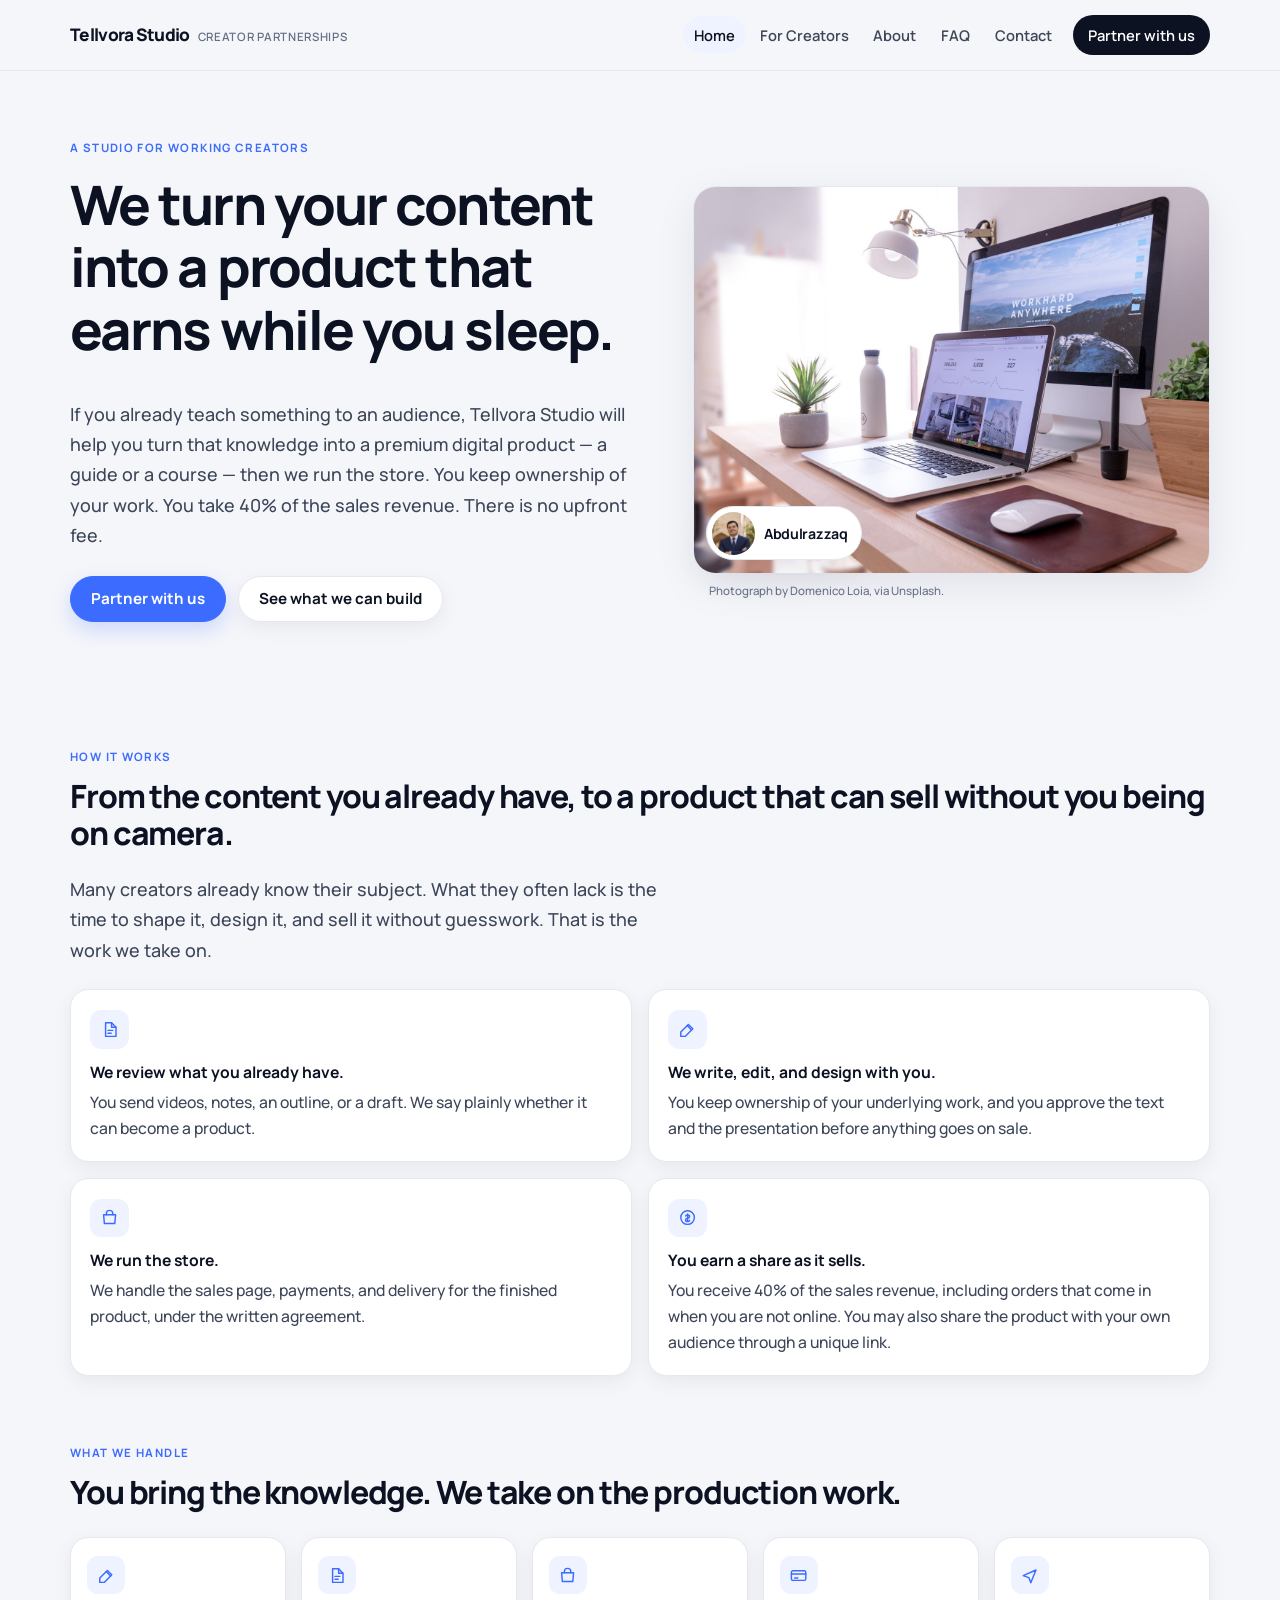
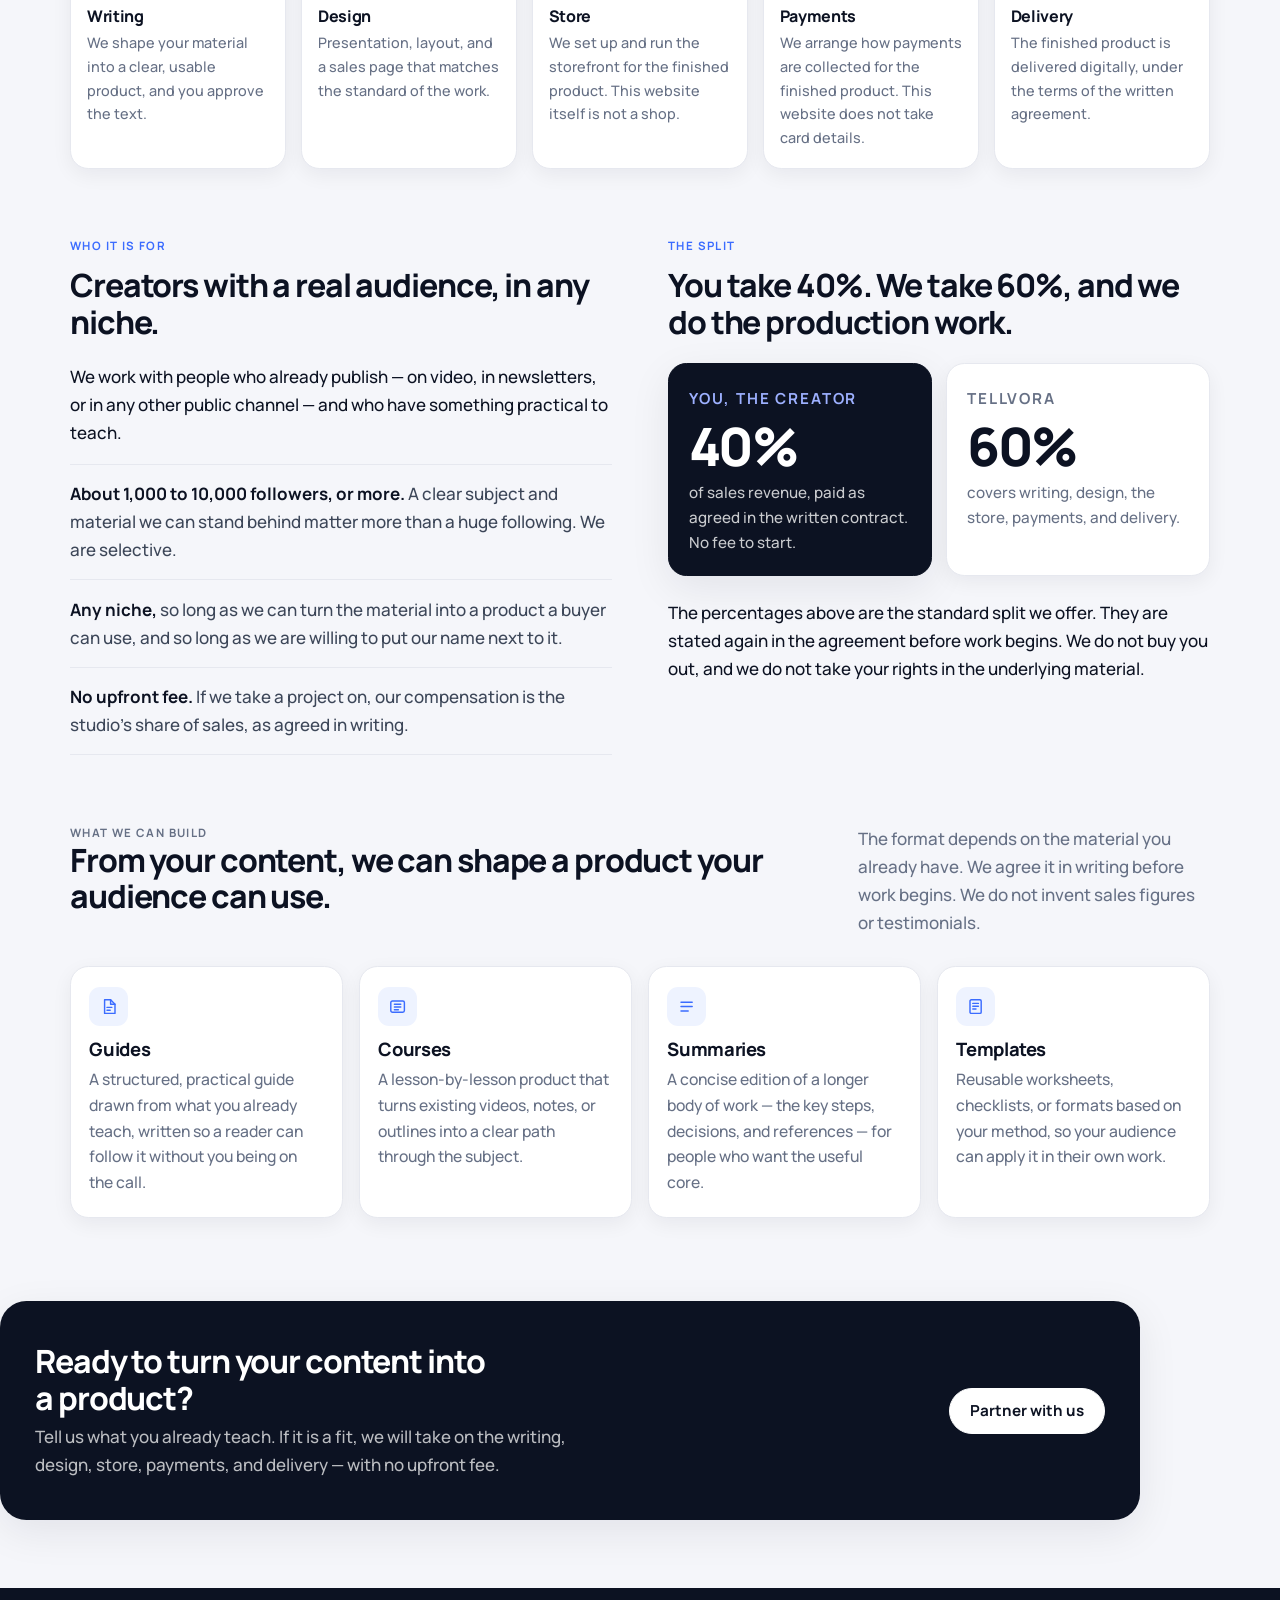
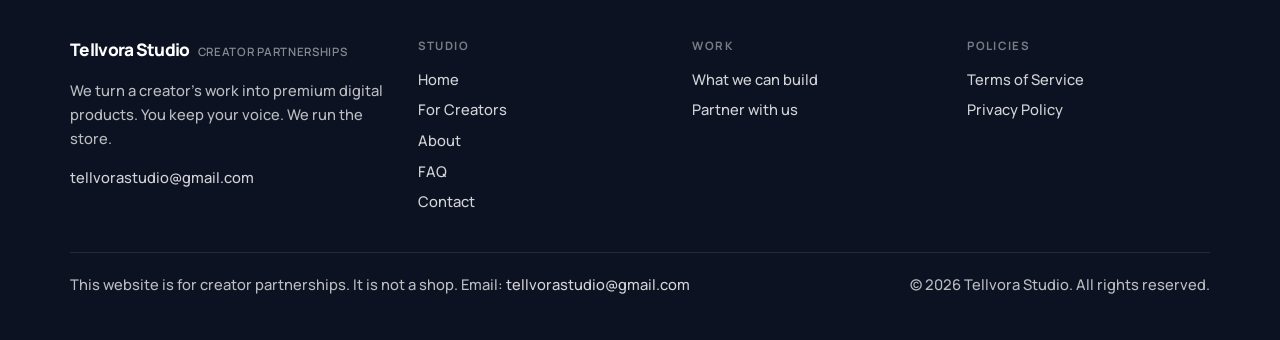
==== index.html @ 1a27a395 "Launch Tellvora Studio site" ====
<!DOCTYPE html>
<html lang="en">
<head>
  <meta charset="utf-8">
  <meta name="viewport" content="width=device-width, initial-scale=1">
  <title>Tellvora Studio — We turn your content into a product that earns</title>
  <meta name="description" content="Tellvora Studio partners with creators to turn existing content into premium digital products — guides, courses, summaries, and templates — under a written agreement. No upfront fee.">
  <link rel="preconnect" href="https://fonts.googleapis.com">
  <link rel="preconnect" href="https://fonts.gstatic.com" crossorigin>
  <link href="https://fonts.googleapis.com/css2?family=Manrope:wght@500;600;700;800&display=swap" rel="stylesheet">
  <link rel="stylesheet" href="css/styles.css">
</head>
<body>
  <a class="skip" href="#main">Skip to content</a>
  <header class="site-header">
    <div class="wrap header-inner">
      <a class="wordmark" href="index.html">Tellvora Studio<span>Creator partnerships</span></a>
      <button class="nav-toggle" type="button" aria-expanded="false" aria-controls="site-nav">Menu</button>
      <nav class="nav" id="site-nav" aria-label="Primary">
        <a href="index.html" aria-current="page">Home</a>
        <a href="creators.html">For Creators</a>
        <a href="about.html">About</a>
        <a href="faq.html">FAQ</a>
        <a href="contact.html">Contact</a>
        <a class="nav-cta" href="creators.html">Partner with us</a>
      </nav>
    </div>
  </header>
  <main id="main">

    <section class="hero">
      <div class="wrap hero-grid">
        <div class="hero-copy">
          <p class="kicker">A studio for working creators</p>
          <h1>We turn your content into a product that earns while you sleep.</h1>
          <p class="lead">If you already teach something to an audience, Tellvora Studio will help you turn that knowledge into a premium digital product — a guide or a course — then we run the store. You keep ownership of your work. You take 40% of the sales revenue. There is no upfront fee.</p>
          <div class="btn-row">
            <a class="btn" href="creators.html">Partner with us</a>
            <a class="btn btn-ghost" href="#work">See what we can build</a>
          </div>
        </div>
        <figure class="hero-visual">
          <img src="images/photos/desk.jpg" alt="A light wooden desk with a laptop, a large display, and a leather mouse pad in soft daylight." width="1600" height="1060">
            <aside class="person-card">
              <span class="person-photo"><img src="images/founder.jpg" alt="Abdulrazzaq" width="864" height="1152"></span>
              <p>Abdulrazzaq</p>
            </aside>
          <figcaption>Photograph by Domenico Loia, via Unsplash.</figcaption>
        </figure>
      </div>
    </section>

    <section class="section">
      <div class="wrap">
        <p class="kicker">How it works</p>
        <h2>From the content you already have, to a product that can sell without you being on camera.</h2>
        <p class="lead">Many creators already know their subject. What they often lack is the time to shape it, design it, and sell it without guesswork. That is the work we take on.</p>
        <ol class="steps">
          <li>
            <span class="step-icon"><svg viewBox="0 0 24 24" fill="none" stroke="currentColor" stroke-width="1.8" stroke-linecap="round" stroke-linejoin="round" aria-hidden="true"><path d="M7 3.5h7.5L20 9v11.5H7z"/><path d="M14.5 3.5V9H20"/><path d="M10 13h6M10 16.5h4"/></svg></span>
            <div><strong>We review what you already have.</strong> You send videos, notes, an outline, or a draft. We say plainly whether it can become a product.</div>
          </li>
          <li>
            <span class="step-icon"><svg viewBox="0 0 24 24" fill="none" stroke="currentColor" stroke-width="1.8" stroke-linecap="round" stroke-linejoin="round" aria-hidden="true"><path d="M13 5.5l5.5 5.5L9 20.5H3.5V15z"/><path d="M11.5 7l5.5 5.5"/></svg></span>
            <div><strong>We write, edit, and design with you.</strong> You keep ownership of your underlying work, and you approve the text and the presentation before anything goes on sale.</div>
          </li>
          <li>
            <span class="step-icon"><svg viewBox="0 0 24 24" fill="none" stroke="currentColor" stroke-width="1.8" stroke-linecap="round" stroke-linejoin="round" aria-hidden="true"><path d="M4.5 8.5h15l-1 11h-13z"/><path d="M8 8.5V7a4 4 0 0 1 8 0v1.5"/></svg></span>
            <div><strong>We run the store.</strong> We handle the sales page, payments, and delivery for the finished product, under the written agreement.</div>
          </li>
          <li>
            <span class="step-icon"><svg viewBox="0 0 24 24" fill="none" stroke="currentColor" stroke-width="1.8" stroke-linecap="round" stroke-linejoin="round" aria-hidden="true"><circle cx="12" cy="12" r="8.5"/><path d="M12 7.5v9M9.5 10c.4-.8 1.3-1.3 2.5-1.3 1.5 0 2.5.8 2.5 2s-1 2-2.5 2.2c-1.6.2-2.6.9-2.6 2.1 0 1.1 1 2 2.6 2 1.3 0 2.2-.6 2.5-1.4"/></svg></span>
            <div><strong>You earn a share as it sells.</strong> You receive 40% of the sales revenue, including orders that come in when you are not online. You may also share the product with your own audience through a unique link.</div>
          </li>
        </ol>
      </div>
    </section>

    <section class="section">
      <div class="wrap">
        <p class="kicker">What we handle</p>
        <h2>You bring the knowledge. We take on the production work.</h2>
        <div class="handle-grid">
          <article class="handle-card">
            <div class="step-icon"><svg viewBox="0 0 24 24" fill="none" stroke="currentColor" stroke-width="1.8" stroke-linecap="round" stroke-linejoin="round" aria-hidden="true"><path d="M13 5.5l5.5 5.5L9 20.5H3.5V15z"/><path d="M11.5 7l5.5 5.5"/></svg></div>
            <h3>Writing</h3>
            <p>We shape your material into a clear, usable product, and you approve the text.</p>
          </article>
          <article class="handle-card">
            <div class="step-icon"><svg viewBox="0 0 24 24" fill="none" stroke="currentColor" stroke-width="1.8" stroke-linecap="round" stroke-linejoin="round" aria-hidden="true"><path d="M7 3.5h7.5L20 9v11.5H7z"/><path d="M14.5 3.5V9H20"/><path d="M10 13h6M10 16.5h4"/></svg></div>
            <h3>Design</h3>
            <p>Presentation, layout, and a sales page that matches the standard of the work.</p>
          </article>
          <article class="handle-card">
            <div class="step-icon"><svg viewBox="0 0 24 24" fill="none" stroke="currentColor" stroke-width="1.8" stroke-linecap="round" stroke-linejoin="round" aria-hidden="true"><path d="M4.5 8.5h15l-1 11h-13z"/><path d="M8 8.5V7a4 4 0 0 1 8 0v1.5"/></svg></div>
            <h3>Store</h3>
            <p>We set up and run the storefront for the finished product. This website itself is not a shop.</p>
          </article>
          <article class="handle-card">
            <div class="step-icon"><svg viewBox="0 0 24 24" fill="none" stroke="currentColor" stroke-width="1.8" stroke-linecap="round" stroke-linejoin="round" aria-hidden="true"><rect x="3" y="6" width="18" height="12" rx="2"/><path d="M3 10h18M7 15h4"/></svg></div>
            <h3>Payments</h3>
            <p>We arrange how payments are collected for the finished product. This website does not take card details.</p>
          </article>
          <article class="handle-card">
            <div class="step-icon"><svg viewBox="0 0 24 24" fill="none" stroke="currentColor" stroke-width="1.8" stroke-linecap="round" stroke-linejoin="round" aria-hidden="true"><path d="M4 12l16-7-6.5 16-2.5-6.5z"/></svg></div>
            <h3>Delivery</h3>
            <p>The finished product is delivered digitally, under the terms of the written agreement.</p>
          </article>
        </div>
      </div>
    </section>

    <section class="section">
      <div class="wrap split">
        <div>
          <p class="kicker">Who it is for</p>
          <h2>Creators with a real audience, in any niche.</h2>
          <p>We work with people who already publish — on video, in newsletters, or in any other public channel — and who have something practical to teach.</p>
          <ul class="who-list">
            <li><strong>About 1,000 to 10,000 followers, or more.</strong> A clear subject and material we can stand behind matter more than a huge following. We are selective.</li>
            <li><strong>Any niche,</strong> so long as we can turn the material into a product a buyer can use, and so long as we are willing to put our name next to it.</li>
            <li><strong>No upfront fee.</strong> If we take a project on, our compensation is the studio’s share of sales, as agreed in writing.</li>
          </ul>
        </div>
        <div>
          <p class="kicker">The split</p>
          <h2>You take 40%. We take 60%, and we do the production work.</h2>
          <div class="share-grid">
            <div class="share-card is-accent">
              <p class="kicker">You, the creator</p>
              <p class="share-fig">40%</p>
              <p>of sales revenue, paid as agreed in the written contract. No fee to start.</p>
            </div>
            <div class="share-card">
              <p class="kicker">Tellvora</p>
              <p class="share-fig">60%</p>
              <p>covers writing, design, the store, payments, and delivery.</p>
            </div>
          </div>
          <p>The percentages above are the standard split we offer. They are stated again in the agreement before work begins. We do not buy you out, and we do not take your rights in the underlying material.</p>
        </div>
      </div>
    </section>

    <section class="section" id="work">
      <div class="wrap">
        <div class="section-head">
          <div>
            <p class="kicker">What we can build</p>
            <h2>From your content, we can shape a product your audience can use.</h2>
          </div>
          <p>The format depends on the material you already have. We agree it in writing before work begins. We do not invent sales figures or testimonials.</p>
        </div>
        <div class="build-grid">
          <article class="build-card">
            <div class="step-icon"><svg viewBox="0 0 24 24" fill="none" stroke="currentColor" stroke-width="1.8" stroke-linecap="round" stroke-linejoin="round" aria-hidden="true"><path d="M7 3.5h7.5L20 9v11.5H7z"/><path d="M14.5 3.5V9H20"/><path d="M10 13h6M10 16.5h4"/></svg></div>
            <h3>Guides</h3>
            <p>A structured, practical guide drawn from what you already teach, written so a reader can follow it without you being on the call.</p>
          </article>
          <article class="build-card">
            <div class="step-icon"><svg viewBox="0 0 24 24" fill="none" stroke="currentColor" stroke-width="1.8" stroke-linecap="round" stroke-linejoin="round" aria-hidden="true"><rect x="3.5" y="5" width="17" height="14" rx="2"/><path d="M8 9h8M8 12.5h8M8 16h5"/></svg></div>
            <h3>Courses</h3>
            <p>A lesson-by-lesson product that turns existing videos, notes, or outlines into a clear path through the subject.</p>
          </article>
          <article class="build-card">
            <div class="step-icon"><svg viewBox="0 0 24 24" fill="none" stroke="currentColor" stroke-width="1.8" stroke-linecap="round" stroke-linejoin="round" aria-hidden="true"><path d="M5 6.5h14M5 12h14M5 17.5h9"/></svg></div>
            <h3>Summaries</h3>
            <p>A concise edition of a longer body of work — the key steps, decisions, and references — for people who want the useful core.</p>
          </article>
          <article class="build-card">
            <div class="step-icon"><svg viewBox="0 0 24 24" fill="none" stroke="currentColor" stroke-width="1.8" stroke-linecap="round" stroke-linejoin="round" aria-hidden="true"><rect x="5" y="3.5" width="14" height="17" rx="1.5"/><path d="M8.5 8h7M8.5 11.5h7M8.5 15h4"/></svg></div>
            <h3>Templates</h3>
            <p>Reusable worksheets, checklists, or formats based on your method, so your audience can apply it in their own work.</p>
          </article>
        </div>
      </div>
    </section>

    <div class="wrap cta-band">
      <div class="cta-band-inner">
        <div>
          <h2>Ready to turn your content into a product?</h2>
          <p>Tell us what you already teach. If it is a fit, we will take on the writing, design, store, payments, and delivery — with no upfront fee.</p>
        </div>
        <a class="btn btn-light" href="creators.html">Partner with us</a>
      </div>
    </div>

  </main>
  <footer class="site-footer">
    <div class="wrap">
      <div class="footer-grid">
        <div>
          <a class="wordmark" href="index.html">Tellvora Studio<span>Creator partnerships</span></a>
          <p style="margin-top:0.85rem">We turn a creator’s work into premium digital products. You keep your voice. We run the store.</p>
          <p><a href="mailto:tellvorastudio@gmail.com">tellvorastudio@gmail.com</a></p>
        </div>
        <div>
          <p class="kicker">Studio</p>
          <ul>
            <li><a href="index.html">Home</a></li>
            <li><a href="creators.html">For Creators</a></li>
            <li><a href="about.html">About</a></li>
            <li><a href="faq.html">FAQ</a></li>
            <li><a href="contact.html">Contact</a></li>
          </ul>
        </div>
        <div>
          <p class="kicker">Work</p>
          <ul>
            <li><a href="index.html#work">What we can build</a></li>
            <li><a href="creators.html">Partner with us</a></li>
          </ul>
        </div>
        <div>
          <p class="kicker">Policies</p>
          <ul>
            <li><a href="terms.html">Terms of Service</a></li>
            <li><a href="privacy.html">Privacy Policy</a></li>
          </ul>
        </div>
      </div>
      <div class="footer-bottom">
        <p>This website is for creator partnerships. It is not a shop. Email: <a href="mailto:tellvorastudio@gmail.com">tellvorastudio@gmail.com</a></p>
        <p>&copy; 2026 Tellvora Studio. All rights reserved.</p>
      </div>
    </div>
  </footer>
  <script src="js/nav.js"></script>
</body>
</html>
---- css/styles.css ----
/* Tellvora Studio — modern agency styles */
:root {
  --bg: #f5f6fa;
  --surface: #ffffff;
  --ink: #0c1222;
  --ink-soft: #3c4658;
  --muted: #667085;
  --line: #e6e8ef;
  --accent: #3b6cff;
  --accent-hover: #2954e6;
  --accent-soft: #eef3ff;
  --navy: #0c1222;
  --on-accent: #ffffff;
  --shadow: 0 12px 40px rgba(12, 18, 34, 0.08);
  --shadow-sm: 0 6px 20px rgba(12, 18, 34, 0.06);
  --radius: 1.15rem;
  --radius-sm: 0.85rem;
  --max: 1140px;
  --sans: "Manrope", "Inter", "Helvetica Neue", Helvetica, Arial, sans-serif;
  --header-h: 4.35rem;
}

*, *::before, *::after { box-sizing: border-box; }
html { scroll-behavior: smooth; scroll-padding-top: 5.5rem; }
body {
  margin: 0;
  background: var(--bg);
  color: var(--ink);
  font-family: var(--sans);
  font-size: 1.0625rem;
  line-height: 1.65;
  font-weight: 500;
  -webkit-font-smoothing: antialiased;
}
img { max-width: 100%; height: auto; display: block; }
a { color: var(--accent); text-decoration: none; }
a:hover { color: var(--accent-hover); text-decoration: underline; text-underline-offset: 0.18em; }
h1, h2, h3, h4 {
  font-family: var(--sans);
  font-weight: 750;
  letter-spacing: -0.035em;
  line-height: 1.15;
  margin: 0 0 0.7em;
  color: var(--ink);
}
h1 { font-size: clamp(2.15rem, 4.6vw, 3.4rem); }
h2 { font-size: clamp(1.45rem, 2.5vw, 2rem); }
h3 { font-size: 1.15rem; letter-spacing: -0.02em; }
p { margin: 0 0 1em; }
.lead { font-size: 1.12rem; color: var(--ink-soft); max-width: 38rem; line-height: 1.7; font-weight: 500; }
.muted { color: var(--muted); }
.wrap {
  width: min(var(--max), calc(100% - 2.5rem));
  margin-inline: auto;
}
.skip {
  position: absolute;
  left: -999px;
  top: 0;
  background: var(--ink);
  color: #fff;
  padding: 0.5rem 1rem;
  z-index: 200;
}
.skip:focus { left: 0.75rem; top: 0.75rem; }

/* Sticky header */
.site-header {
  position: sticky;
  top: 0;
  z-index: 80;
  background: rgba(245, 246, 250, 0.88);
  backdrop-filter: saturate(1.2) blur(16px);
  -webkit-backdrop-filter: saturate(1.2) blur(16px);
  border-bottom: 1px solid var(--line);
}
.header-inner {
  display: flex;
  align-items: center;
  justify-content: space-between;
  gap: 1.25rem;
  min-height: var(--header-h);
}
.wordmark {
  font-family: var(--sans);
  font-size: 1.08rem;
  font-weight: 800;
  color: var(--ink);
  text-decoration: none;
  letter-spacing: -0.04em;
  display: flex;
  align-items: baseline;
  gap: 0.5rem;
}
.wordmark:hover { color: var(--ink); text-decoration: none; }
.wordmark span {
  display: none;
}
@media (min-width: 980px) {
  .wordmark span {
    display: inline;
    font-size: 0.72rem;
    font-weight: 600;
    letter-spacing: 0.06em;
    text-transform: uppercase;
    color: var(--muted);
  }
}
.nav {
  display: flex;
  flex-wrap: wrap;
  align-items: center;
  gap: 0.2rem 0.15rem;
}
.nav a {
  color: var(--ink-soft);
  text-decoration: none;
  font-size: 0.92rem;
  font-weight: 600;
  padding: 0.4rem 0.7rem;
  border-radius: 999px;
}
.nav a:hover,
.nav a[aria-current="page"] {
  color: var(--ink);
  background: var(--accent-soft);
  text-decoration: none;
}
.nav-cta {
  display: none;
  margin-left: 0.45rem;
  background: var(--ink) !important;
  color: #fff !important;
  padding: 0.48rem 0.95rem !important;
}
.nav-cta:hover { background: var(--accent) !important; color: #fff !important; }
@media (min-width: 980px) {
  .nav-cta { display: inline-block; }
}
.nav-toggle {
  display: none;
  background: var(--surface);
  border: 1px solid var(--line);
  color: var(--ink);
  padding: 0.4rem 0.75rem;
  font: inherit;
  font-size: 0.85rem;
  font-weight: 700;
  cursor: pointer;
  border-radius: 999px;
}

/* Buttons */
.btn {
  display: inline-flex;
  align-items: center;
  justify-content: center;
  background: var(--accent);
  color: var(--on-accent);
  text-decoration: none;
  border: 1px solid var(--accent);
  padding: 0.8rem 1.25rem;
  font-size: 0.95rem;
  font-weight: 700;
  line-height: 1.2;
  cursor: pointer;
  font-family: var(--sans);
  border-radius: 999px;
  box-shadow: 0 8px 20px rgba(59, 108, 255, 0.22);
}
.btn:hover { background: var(--accent-hover); border-color: var(--accent-hover); color: var(--on-accent); text-decoration: none; }
.btn-ghost {
  background: var(--surface);
  color: var(--ink);
  border-color: var(--line);
  box-shadow: var(--shadow-sm);
}
.btn-ghost:hover { background: var(--ink); color: #fff; border-color: var(--ink); }
.btn-light {
  background: #fff;
  color: var(--ink);
  border-color: #fff;
  box-shadow: none;
}
.btn-light:hover { background: var(--accent-soft); color: var(--ink); border-color: var(--accent-soft); }
.btn-row { display: flex; flex-wrap: wrap; gap: 0.75rem; margin-top: 1.6rem; }
.btn-full { width: 100%; text-align: center; }

/* Hero / sections */
.hero {
  padding: 4.2rem 0 3.6rem;
}
.hero-grid {
  display: grid;
  grid-template-columns: 1.05fr 0.95fr;
  gap: 2.8rem 3.2rem;
  align-items: center;
}
.hero-copy .kicker { margin-bottom: 1rem; }
.hero-visual { position: relative; margin: 0; }
.hero-visual > img {
  width: 100%;
  height: auto;
  aspect-ratio: 4 / 3;
  object-fit: cover;
  border-radius: calc(var(--radius) + 4px);
  box-shadow: var(--shadow);
  border: 1px solid var(--line);
}
.hero-visual figcaption {
  position: absolute;
  left: 1rem;
  bottom: -1.6rem;
  font-size: 0.72rem;
  color: var(--muted);
}
.kicker {
  font-size: 0.72rem;
  letter-spacing: 0.12em;
  text-transform: uppercase;
  font-weight: 700;
  color: var(--accent);
  margin: 0 0 0.75rem;
}
.section { padding: 4.2rem 0; }
.section + .section { padding-top: 0; }
.band, .cta-band, .page-title, .site-footer { }
.section-head {
  display: grid;
  grid-template-columns: 1fr minmax(0, 22rem);
  gap: 1.5rem 3rem;
  margin-bottom: 1.8rem;
  align-items: end;
}
.section-head p { margin: 0; color: var(--muted); }
.split {
  display: grid;
  grid-template-columns: 1fr 1fr;
  gap: 2rem 3.5rem;
}

/* How-it-works step cards */
.steps {
  list-style: none;
  margin: 1.5rem 0 0;
  padding: 0;
  display: grid;
  grid-template-columns: repeat(2, 1fr);
  gap: 1rem;
}
.steps li {
  display: flex;
  flex-direction: column;
  gap: 0.7rem;
  padding: 1.25rem 1.2rem 1.2rem;
  background: var(--surface);
  border: 1px solid var(--line);
  border-radius: var(--radius);
  box-shadow: var(--shadow-sm);
}
.steps .n, .step-icon {
  width: 2.4rem;
  height: 2.4rem;
  border-radius: 0.7rem;
  background: var(--accent-soft);
  color: var(--accent);
  display: inline-flex;
  align-items: center;
  justify-content: center;
  font-weight: 800;
  font-size: 0.95rem;
}
.step-icon svg { width: 1.2rem; height: 1.2rem; display: block; }
.steps strong { display: block; margin-bottom: 0.25rem; color: var(--ink); }
.steps li div { color: var(--ink-soft); font-size: 0.98rem; }

/* Handle grid */
.handle-grid {
  display: grid;
  grid-template-columns: repeat(5, 1fr);
  gap: 0.9rem;
  margin-top: 1.6rem;
}
.handle-card {
  background: var(--surface);
  border: 1px solid var(--line);
  border-radius: var(--radius);
  box-shadow: var(--shadow-sm);
  padding: 1.15rem 1rem 1.1rem;
}
.handle-card .step-icon { margin-bottom: 0.8rem; }
.handle-card h3 { margin: 0 0 0.35rem; font-size: 1rem; }
.handle-card p { margin: 0; color: var(--muted); font-size: 0.9rem; }

.who-list { margin: 0; padding: 0; list-style: none; }
.who-list li {
  padding: 0.95rem 0;
  border-top: 1px solid var(--line);
  color: var(--ink-soft);
}
.who-list li:last-child { border-bottom: 1px solid var(--line); }
.who-list strong { color: var(--ink); }

/* 40/60 split */
.share-grid {
  display: grid;
  grid-template-columns: 1fr 1fr;
  gap: 0.9rem;
  margin: 1.3rem 0 1.4rem;
}
.share-card {
  background: var(--surface);
  border: 1px solid var(--line);
  border-radius: var(--radius);
  box-shadow: var(--shadow-sm);
  padding: 1.4rem 1.25rem 1.25rem;
}
.share-card .share-fig {
  font-size: clamp(2.5rem, 5vw, 3.3rem);
  line-height: 1;
  font-weight: 800;
  letter-spacing: -0.05em;
  color: var(--ink);
  margin: 0 0 0.45rem;
}
.share-card .kicker { margin-bottom: 0.55rem; }
.share-card p { margin: 0; color: var(--muted); font-size: 0.95rem; }
.share-card.is-accent {
  background: var(--ink);
  border-color: var(--ink);
  color: #fff;
  box-shadow: var(--shadow);
}
.share-card.is-accent .kicker { color: #9db0ff; }
.share-card.is-accent .share-fig { color: #fff; }
.share-card.is-accent p { color: rgba(255,255,255,0.78); }

.case-covers {
  display: grid;
  grid-template-columns: repeat(4, 1fr);
  gap: 1rem;
  margin: 1.4rem 0 1.4rem;
  align-items: stretch;
}
.case-card {
  display: flex;
  flex-direction: column;
  background: var(--surface);
  border: 1px solid var(--line);
  border-radius: var(--radius);
  box-shadow: var(--shadow-sm);
  overflow: hidden;
  color: inherit;
  text-decoration: none;
  min-width: 0;
  transition: transform 0.15s ease, box-shadow 0.15s ease;
}
.case-card:hover {
  transform: translateY(-2px);
  box-shadow: var(--shadow);
  text-decoration: none;
  color: inherit;
}
.case-cover {
  display: flex;
  justify-content: center;
  align-items: flex-end;
  padding: 0.85rem 0.85rem 0;
  background: var(--surface);
}
.case-cover img {
  width: min(100%, 270px);
  height: auto;
  max-height: 360px;
  aspect-ratio: 3 / 4;
  object-fit: contain;
  border-radius: 0.7rem;
  border: 1px solid var(--line);
  box-shadow: var(--shadow-sm);
  background: #1a1d24;
}
.case-body {
  padding: 0.85rem 1rem 1.05rem;
  min-width: 0;
}
.case-body h3 {
  margin: 0 0 0.35rem;
  font-size: 1rem;
  font-weight: 750;
  line-height: 1.3;
  letter-spacing: -0.02em;
  overflow-wrap: break-word;
  hyphens: auto;
}
.case-body .price {
  margin: 0;
  gap: 0.45rem;
}
.case-body .price .now { font-size: 1.15rem; }
.case-body .price .was { font-size: 0.92rem; }

/* Small corner portrait card — face-cropped from the full portrait */
.person-card {
  display: inline-flex;
  align-items: center;
  gap: 0.55rem;
  background: var(--surface);
  border: 1px solid var(--line);
  border-radius: 999px;
  box-shadow: var(--shadow);
  padding: 0.28rem 0.8rem 0.28rem 0.28rem;
  max-width: 14rem;
}
.person-card .person-photo {
  width: 2.7rem;
  height: 2.7rem;
  border-radius: 50%;
  overflow: hidden;
  flex-shrink: 0;
  background: #d9dee8;
}
.person-card .person-photo img {
  width: 100%;
  height: 100%;
  object-fit: cover;
  object-position: 50% 10%;
  transform: scale(2.35);
  transform-origin: 50% 10%;
}
.person-card p {
  margin: 0;
  font-size: 0.88rem;
  font-weight: 700;
  letter-spacing: -0.02em;
  color: var(--ink);
}
.hero-visual .person-card {
  position: absolute;
  left: 0.85rem;
  bottom: 0.85rem;
}
.about-panel {
  position: relative;
  background: var(--surface);
  border: 1px solid var(--line);
  border-radius: calc(var(--radius) + 6px);
  box-shadow: var(--shadow-sm);
  padding: 2.2rem 2rem 2rem;
}
.about-panel .person-card {
  position: absolute;
  top: 1.15rem;
  right: 1.15rem;
}
.about-panel .about-copy {
  padding-right: 10.5rem;
}


/* What we can build */
.build-grid {
  display: grid;
  grid-template-columns: repeat(4, 1fr);
  gap: 1rem;
  margin-top: 1.4rem;
}
.build-card {
  background: var(--surface);
  border: 1px solid var(--line);
  border-radius: var(--radius);
  box-shadow: var(--shadow-sm);
  padding: 1.25rem 1.15rem 1.3rem;
}
.build-card .step-icon { margin-bottom: 0.85rem; }
.build-card h3 { margin: 0 0 0.4rem; }
.build-card p { margin: 0; color: var(--muted); font-size: 0.98rem; }
/* CTA band */
.cta-band {
  margin: 1rem 0 4.2rem;
}
.cta-band-inner {
  background: var(--navy);
  color: #fff;
  border-radius: calc(var(--radius) + 8px);
  padding: 2.6rem 2.2rem;
  display: flex;
  flex-wrap: wrap;
  align-items: center;
  justify-content: space-between;
  gap: 1.4rem 2rem;
  box-shadow: var(--shadow);
}
.cta-band h2 { color: #fff; margin: 0 0 0.4rem; max-width: 22ch; }
.cta-band p { margin: 0; color: rgba(255,255,255,0.72); max-width: 34rem; }

/* Product grid / shop */
.grid-3 {
  display: grid;
  grid-template-columns: repeat(3, 1fr);
  gap: 1.2rem;
  align-items: stretch;
}
.grid-2 {
  display: grid;
  grid-template-columns: 1fr 1fr;
  gap: 1.5rem 2rem;
}
.product-card {
  background: var(--surface);
  border: 1px solid var(--line);
  border-radius: var(--radius);
  box-shadow: var(--shadow-sm);
  display: flex;
  flex-direction: column;
  height: 100%;
  overflow: hidden;
}
.cover {
  padding: 0.85rem 0.85rem 0;
  position: relative;
  overflow: hidden;
  background: var(--surface);
  display: flex;
  justify-content: center;
  align-items: flex-end;
}
.cover img {
  width: min(100%, 270px);
  height: auto;
  max-height: 360px;
  aspect-ratio: 3 / 4;
  object-fit: contain;
  border-radius: 0.7rem;
  border: 1px solid var(--line);
  box-shadow: var(--shadow-sm);
  background: #1a1d24;
}
.product-body { padding: 1.15rem 1.2rem 1.3rem; flex: 1; display: flex; flex-direction: column; }
.product-body h3 { margin-bottom: 0.35rem; }
.product-body p { font-size: 0.98rem; color: var(--muted); }
.meta { font-size: 0.82rem; color: var(--muted); margin: 0 0 0.8rem; }
.price {
  display: flex;
  align-items: baseline;
  gap: 0.55rem;
  margin: 0.4rem 0 1rem;
  font-weight: 800;
}
.price .now { font-size: 1.45rem; color: var(--ink); letter-spacing: -0.03em; }
.price .was { color: var(--muted); text-decoration: line-through; font-size: 1rem; font-weight: 600; }
.flag {
  display: inline-block;
  font-size: 0.68rem;
  letter-spacing: 0.08em;
  text-transform: uppercase;
  font-weight: 700;
  border: 1px solid var(--line);
  border-radius: 999px;
  padding: 0.18rem 0.5rem;
  margin-bottom: 0.5rem;
  color: var(--ink);
}
.flag-accent { border-color: var(--accent-soft); background: var(--accent-soft); color: var(--accent); }
.product-body .btn { margin-top: auto; align-self: flex-start; }
.inside { margin: 0 0 1rem; padding: 0 0 0 1.1rem; color: var(--muted); font-size: 0.95rem; }
.inside li { margin: 0.2rem 0; }
.sample-link {
  display: inline-block;
  margin: 0.65rem 0 0;
  font-size: 0.88rem;
  font-weight: 700;
}
.product-body .sample-link { margin-top: 0.7rem; }

/* Catalog */
.catalog-intro { text-align: center; max-width: 42rem; margin: 0 auto 0.4rem; }
.catalog-intro h1, .catalog-intro h2 { margin-bottom: 0.4rem; }
.catalog-intro .sub {
  font-size: 1.15rem;
  color: var(--muted);
  margin: 0 0 0.9rem;
  font-weight: 550;
}
.catalog-note { font-size: 0.95rem; color: var(--muted); margin: 0 auto 1.4rem; max-width: 40rem; }
.sale-banner {
  display: inline-block;
  font-size: 0.72rem;
  letter-spacing: 0.12em;
  text-transform: uppercase;
  font-weight: 700;
  color: var(--accent);
  background: var(--accent-soft);
  border-radius: 999px;
  padding: 0.4rem 0.9rem;
  margin: 0 0 1.6rem;
}
.guide-grid {
  display: grid;
  grid-template-columns: repeat(5, 1fr);
  gap: 0.85rem;
  align-items: stretch;
}
.guide-card {
  background: var(--surface);
  border: 1px solid var(--line);
  border-radius: var(--radius);
  box-shadow: var(--shadow-sm);
  padding: 1.2rem 0.75rem 1.1rem;
  display: flex;
  flex-direction: column;
  align-items: center;
  text-align: center;
  height: 100%;
  position: relative;
}
.guide-card.is-popular {
  border: 1.5px solid var(--accent);
  box-shadow: 0 10px 28px rgba(59, 108, 255, 0.14);
}
.popular-badge {
  display: inline-flex;
  align-items: center;
  gap: 0.28rem;
  font-size: 0.68rem;
  letter-spacing: 0.08em;
  text-transform: uppercase;
  font-weight: 700;
  color: #fff;
  background: var(--accent);
  border-radius: 999px;
  padding: 0.22rem 0.55rem;
  margin-bottom: 0.65rem;
}
.popular-badge svg { width: 0.85rem; height: 0.85rem; }
.guide-icon {
  width: 2.6rem;
  height: 2.6rem;
  color: var(--accent);
  margin: 0.2rem 0 0.75rem;
}
.guide-icon svg { width: 100%; height: 100%; display: block; }
.guide-card h3 {
  font-size: 1.02rem;
  margin: 0 0 0.2rem;
  line-height: 1.3;
}
.sold-sep {
  font-size: 0.78rem;
  color: var(--muted);
  margin: 0 0 0.35rem;
  font-style: italic;
}
.guide-price {
  margin: 0.45rem 0 0.85rem;
  display: flex;
  flex-direction: column;
  align-items: center;
  gap: 0.1rem;
  font-weight: 800;
}
.guide-price .was-row {
  display: flex;
  align-items: center;
  gap: 0.4rem;
}
.guide-price .was {
  color: var(--muted);
  text-decoration: line-through;
  font-size: 0.95rem;
  font-weight: 600;
}
.guide-price .now {
  font-size: 1.85rem;
  line-height: 1.1;
  color: var(--ink);
  letter-spacing: -0.04em;
}
.discount {
  display: inline-block;
  font-size: 0.68rem;
  letter-spacing: 0.04em;
  font-weight: 700;
  color: var(--accent);
  background: var(--accent-soft);
  border-radius: 999px;
  padding: 0.08rem 0.38rem;
}
.guide-card .btn { margin-top: auto; width: 100%; text-align: center; padding: 0.55rem 0.7rem; }
.guide-card .sample-link { margin-top: 0.55rem; }

.bundle-offer {
  margin-top: 1.1rem;
  background: var(--surface);
  border: 1px solid var(--line);
  border-radius: var(--radius);
  box-shadow: var(--shadow-sm);
  padding: 1.4rem 1.5rem 1rem;
}
.bundle-offer-inner {
  display: grid;
  grid-template-columns: auto 1fr auto;
  gap: 1.4rem 1.8rem;
  align-items: center;
}
.bundle-brand {
  display: flex;
  align-items: flex-start;
  gap: 1rem;
}
.bundle-offer .guide-icon { margin: 0; width: 3rem; height: 3rem; flex-shrink: 0; }
.bundle-offer h3 { margin: 0 0 0.2rem; font-size: 1.35rem; }
.bundle-offer .bundle-includes { margin: 0 0 0.55rem; color: var(--muted); font-size: 0.95rem; }
.bundle-offer .guide-price { flex-direction: row; align-items: baseline; gap: 0.7rem; margin: 0; }
.bundle-offer .guide-price .now { font-size: 2rem; }
.save-tag {
  font-size: 0.72rem;
  letter-spacing: 0.06em;
  text-transform: uppercase;
  font-weight: 700;
  color: var(--accent);
  background: var(--accent-soft);
  border-radius: 999px;
  padding: 0.14rem 0.45rem;
}
.bundle-checks {
  list-style: none;
  margin: 0;
  padding: 0;
  color: var(--ink);
  font-size: 0.95rem;
}
.bundle-checks li {
  display: flex;
  align-items: flex-start;
  gap: 0.5rem;
  margin: 0.35rem 0;
}
.bundle-checks svg {
  width: 1.15rem;
  height: 1.15rem;
  color: var(--accent);
  flex-shrink: 0;
  margin-top: 0.15rem;
}
.bundle-cta { display: flex; align-items: center; }
.bundle-foot {
  margin: 1.1rem 0 0;
  padding-top: 0.85rem;
  border-top: 1px solid var(--line);
  text-align: center;
  color: var(--muted);
  font-size: 0.95rem;
}

/* Photo band */
.photo-band {
  display: grid;
  grid-template-columns: 1fr 1fr 1fr;
  gap: 0.85rem;
  margin: 0 0 0.7rem;
}
.photo-band figure { margin: 0; }
.photo-band img {
  width: 100%;
  height: auto;
  aspect-ratio: 4 / 3;
  object-fit: cover;
  border-radius: var(--radius-sm);
  border: 1px solid var(--line);
}
.photo-band figcaption {
  font-size: 0.78rem;
  color: var(--muted);
  margin-top: 0.4rem;
}
.photo-credit {
  font-size: 0.75rem;
  color: var(--muted);
  line-height: 1.5;
  margin: 0;
  max-width: 60rem;
}

/* Forms */
form {
  display: grid;
  gap: 0.85rem;
  max-width: 36rem;
  background: var(--surface);
  border: 1px solid var(--line);
  border-radius: var(--radius);
  box-shadow: var(--shadow-sm);
  padding: 1.4rem 1.3rem 1.3rem;
}
label { display: grid; gap: 0.3rem; font-size: 0.88rem; font-weight: 650; }
input, textarea, select {
  font: inherit;
  font-weight: 500;
  padding: 0.7rem 0.75rem;
  border: 1px solid var(--line);
  background: var(--bg);
  color: var(--ink);
  width: 100%;
  border-radius: 0.7rem;
}
input:focus, textarea:focus, select:focus {
  outline: 2px solid var(--accent-soft);
  border-color: var(--accent);
}
textarea { min-height: 8rem; resize: vertical; }
.form-note {
  font-size: 0.88rem;
  color: var(--muted);
  max-width: 36rem;
}
.placeholder-mark { font-family: var(--sans); color: var(--accent); font-weight: 700; }

/* Policy / long text */
.prose { max-width: 44rem; }
.prose h2 { margin-top: 2rem; }
.prose ul { padding-left: 1.2rem; }
.page-title { padding: 3.2rem 0 0.4rem; }
.page-title p { margin: 0; color: var(--muted); max-width: 40rem; }

/* FAQ */
.faq details {
  background: var(--surface);
  border: 1px solid var(--line);
  border-radius: var(--radius-sm);
  padding: 0.85rem 1.1rem;
  margin: 0 0 0.65rem;
  box-shadow: var(--shadow-sm);
}
.faq summary {
  cursor: pointer;
  font-weight: 750;
  font-size: 1.05rem;
  letter-spacing: -0.02em;
  list-style: none;
}
.faq summary::-webkit-details-marker { display: none; }
.faq summary::after { content: "+"; float: right; color: var(--muted); font-weight: 700; }
.faq details[open] summary::after { content: "–"; }
.faq details p { margin: 0.7rem 0 0.2rem; color: var(--ink-soft); }
.faq details ul { color: var(--ink-soft); }

/* Footer */
.site-footer {
  background: var(--navy);
  color: rgba(255,255,255,0.72);
  padding: 3rem 0 1.8rem;
  font-size: 0.92rem;
  margin-top: 1rem;
}
.footer-grid {
  display: grid;
  grid-template-columns: 1.3fr 1fr 1fr 1fr;
  gap: 2rem;
  margin-bottom: 2rem;
}
.site-footer .wordmark { color: #fff; }
.site-footer .wordmark span { color: rgba(255,255,255,0.5); }
.site-footer a { color: rgba(255,255,255,0.82); text-decoration: none; }
.site-footer a:hover { color: #fff; text-decoration: underline; }
.site-footer ul { list-style: none; margin: 0; padding: 0; }
.site-footer li { margin: 0.4rem 0; }
.site-footer .kicker { color: rgba(255,255,255,0.45); }
.footer-bottom {
  border-top: 1px solid rgba(255,255,255,0.1);
  padding-top: 1.2rem;
  display: flex;
  flex-wrap: wrap;
  justify-content: space-between;
  gap: 0.8rem;
}
.pay-note { color: #fff; }

.price-table { width: 100%; border-collapse: collapse; font-size: 0.95rem; }
.price-table th, .price-table td {
  text-align: left;
  padding: 0.7rem 0.5rem;
  border-bottom: 1px solid var(--line);
  vertical-align: top;
}
.price-table th { font-weight: 700; font-size: 0.75rem; letter-spacing: 0.06em; text-transform: uppercase; color: var(--muted); }

@media (max-width: 1100px) {
  .guide-grid, .handle-grid { grid-template-columns: repeat(3, 1fr); }
  .build-grid { grid-template-columns: 1fr 1fr; }
  .bundle-offer-inner { grid-template-columns: 1fr 1fr; }
  .bundle-cta { grid-column: 1 / -1; }
  .footer-grid { grid-template-columns: 1fr 1fr; }
}
@media (max-width: 900px) {
  .section-head, .split, .grid-3, .hero-grid, .photo-band, .steps, .case-covers { grid-template-columns: 1fr 1fr; }
  .grid-3 .span-full { grid-column: 1 / -1; }
  .photo-band figure:nth-child(3) { grid-column: 1 / -1; }
  .handle-grid, .build-grid { grid-template-columns: 1fr 1fr; }
  .about-panel .about-copy { padding-right: 0; padding-top: 3.4rem; }
}
@media (max-width: 720px) {
  .nav-toggle { display: inline-block; }
  .nav {
    display: none;
    position: absolute;
    left: 0; right: 0;
    top: var(--header-h);
    background: rgba(245, 246, 250, 0.98);
    border-bottom: 1px solid var(--line);
    flex-direction: column;
    align-items: stretch;
    padding: 0.8rem 1.25rem 1.2rem;
    gap: 0.25rem;
  }
  .nav-cta { display: inline-flex; margin-left: 0; width: fit-content; }
  body.nav-open .nav { display: flex; }
  .site-header { position: sticky; }
  .hero { padding: 2.4rem 0 3.2rem; }
  .section { padding: 2.6rem 0; }
  .section-head, .split, .grid-3, .grid-2, .footer-grid, .hero-grid, .photo-band, .guide-grid, .bundle-offer-inner, .steps, .handle-grid, .share-grid, .case-covers, .build-grid { grid-template-columns: 1fr; }
  .header-inner { min-height: 3.8rem; }
  .bundle-offer { padding: 1.15rem 1.05rem 0.9rem; }
  .hero-visual figcaption { position: static; margin-top: 2.6rem; }
  .cta-band-inner { padding: 1.8rem 1.3rem; }
}
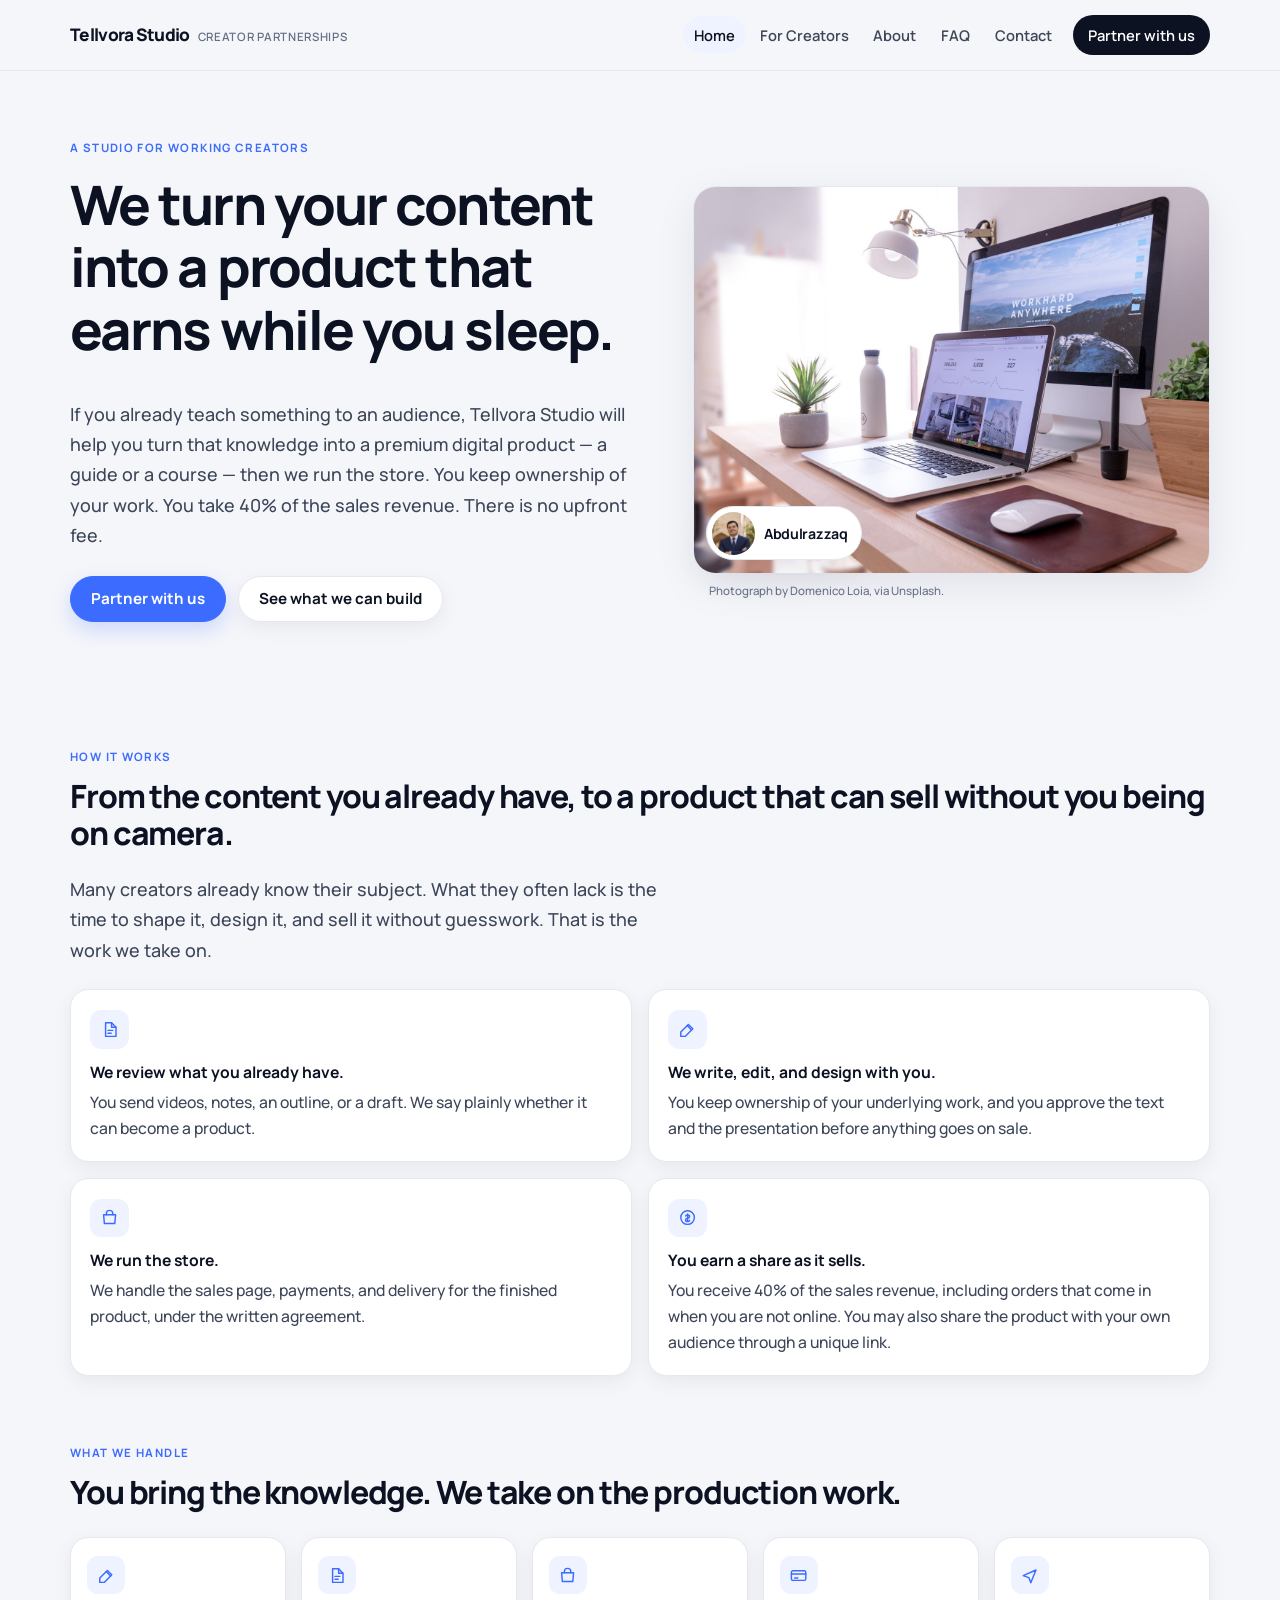
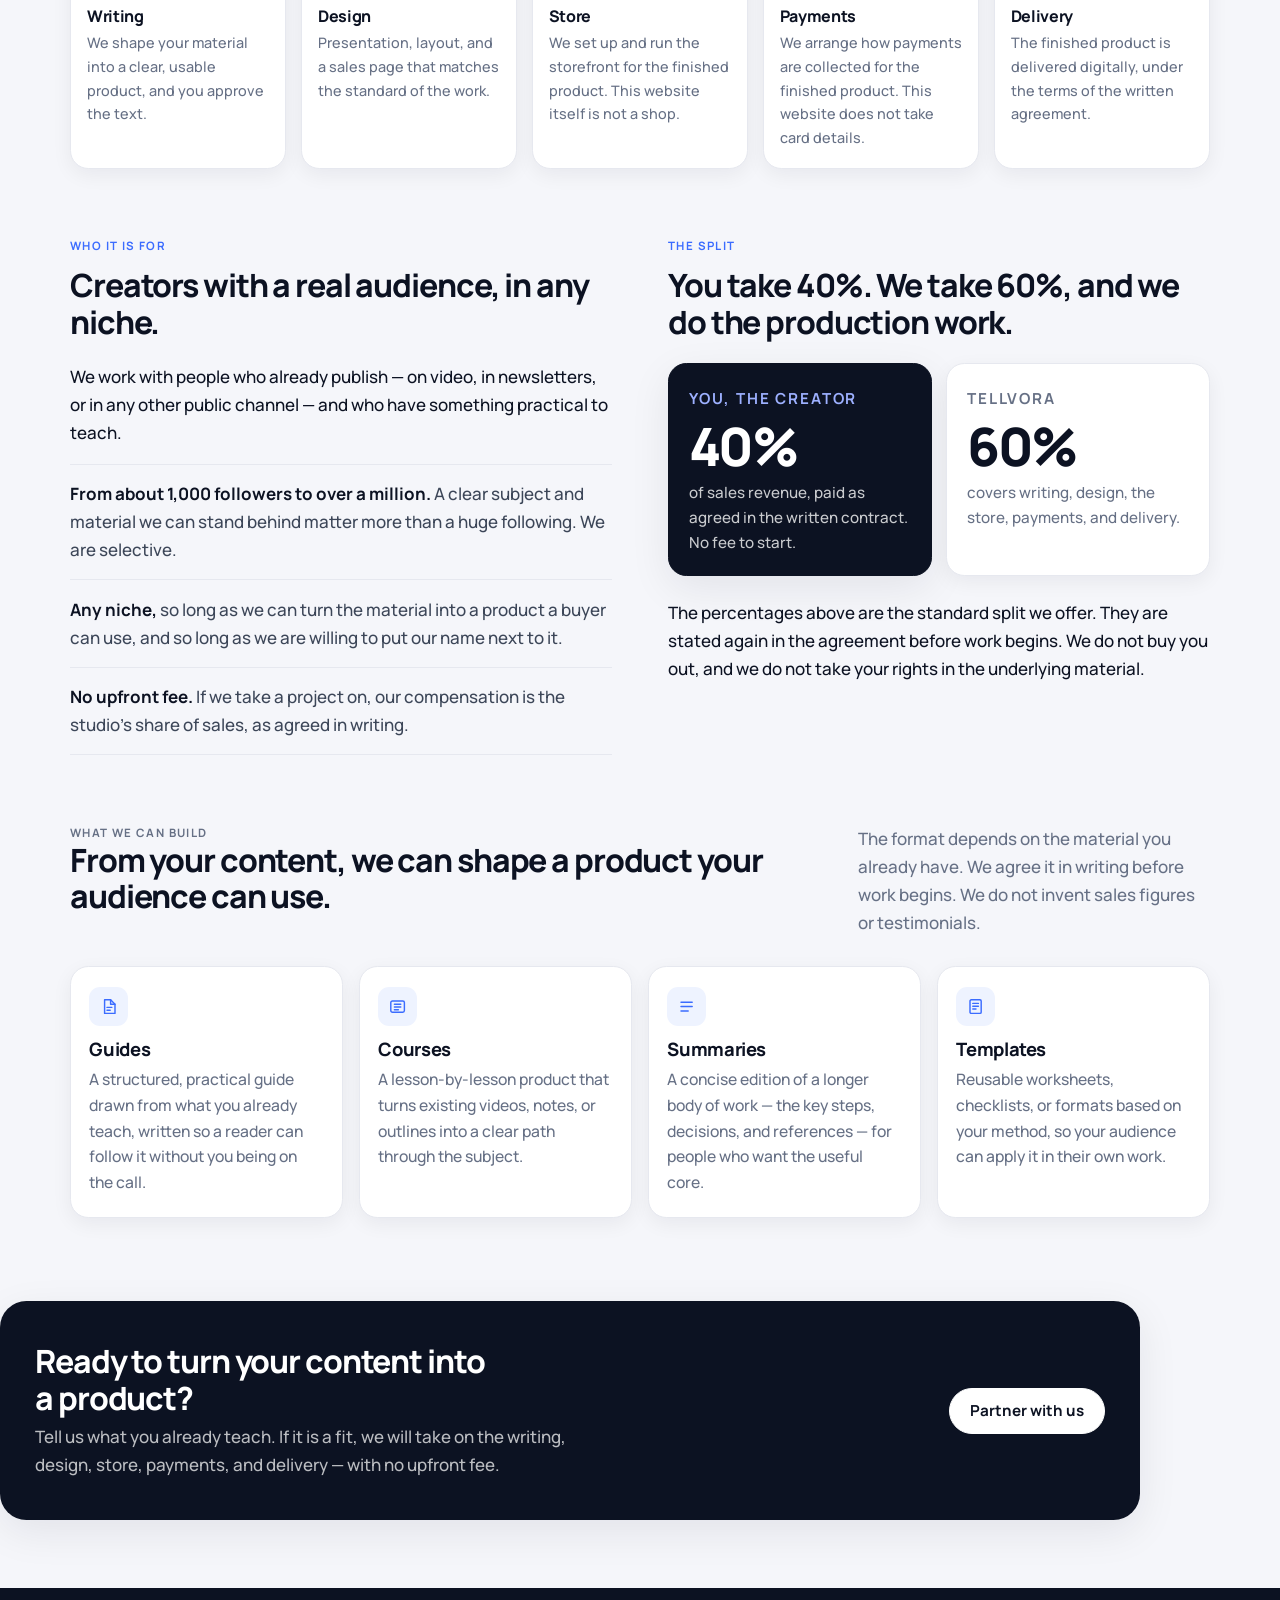
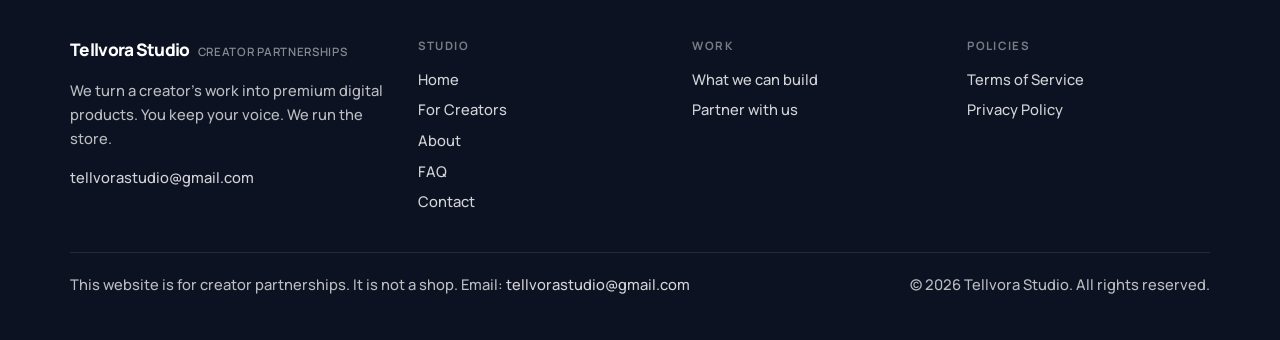
==== commit b354c552: "Add larger follower ranges" ====
--- a/index.html
+++ b/index.html
@@ -117,7 +117,7 @@
           <h2>Creators with a real audience, in any niche.</h2>
           <p>We work with people who already publish — on video, in newsletters, or in any other public channel — and who have something practical to teach.</p>
           <ul class="who-list">
-            <li><strong>About 1,000 to 10,000 followers, or more.</strong> A clear subject and material we can stand behind matter more than a huge following. We are selective.</li>
+            <li><strong>From about 1,000 followers to over a million.</strong> A clear subject and material we can stand behind matter more than a huge following. We are selective.</li>
             <li><strong>Any niche,</strong> so long as we can turn the material into a product a buyer can use, and so long as we are willing to put our name next to it.</li>
             <li><strong>No upfront fee.</strong> If we take a project on, our compensation is the studio’s share of sales, as agreed in writing.</li>
           </ul>
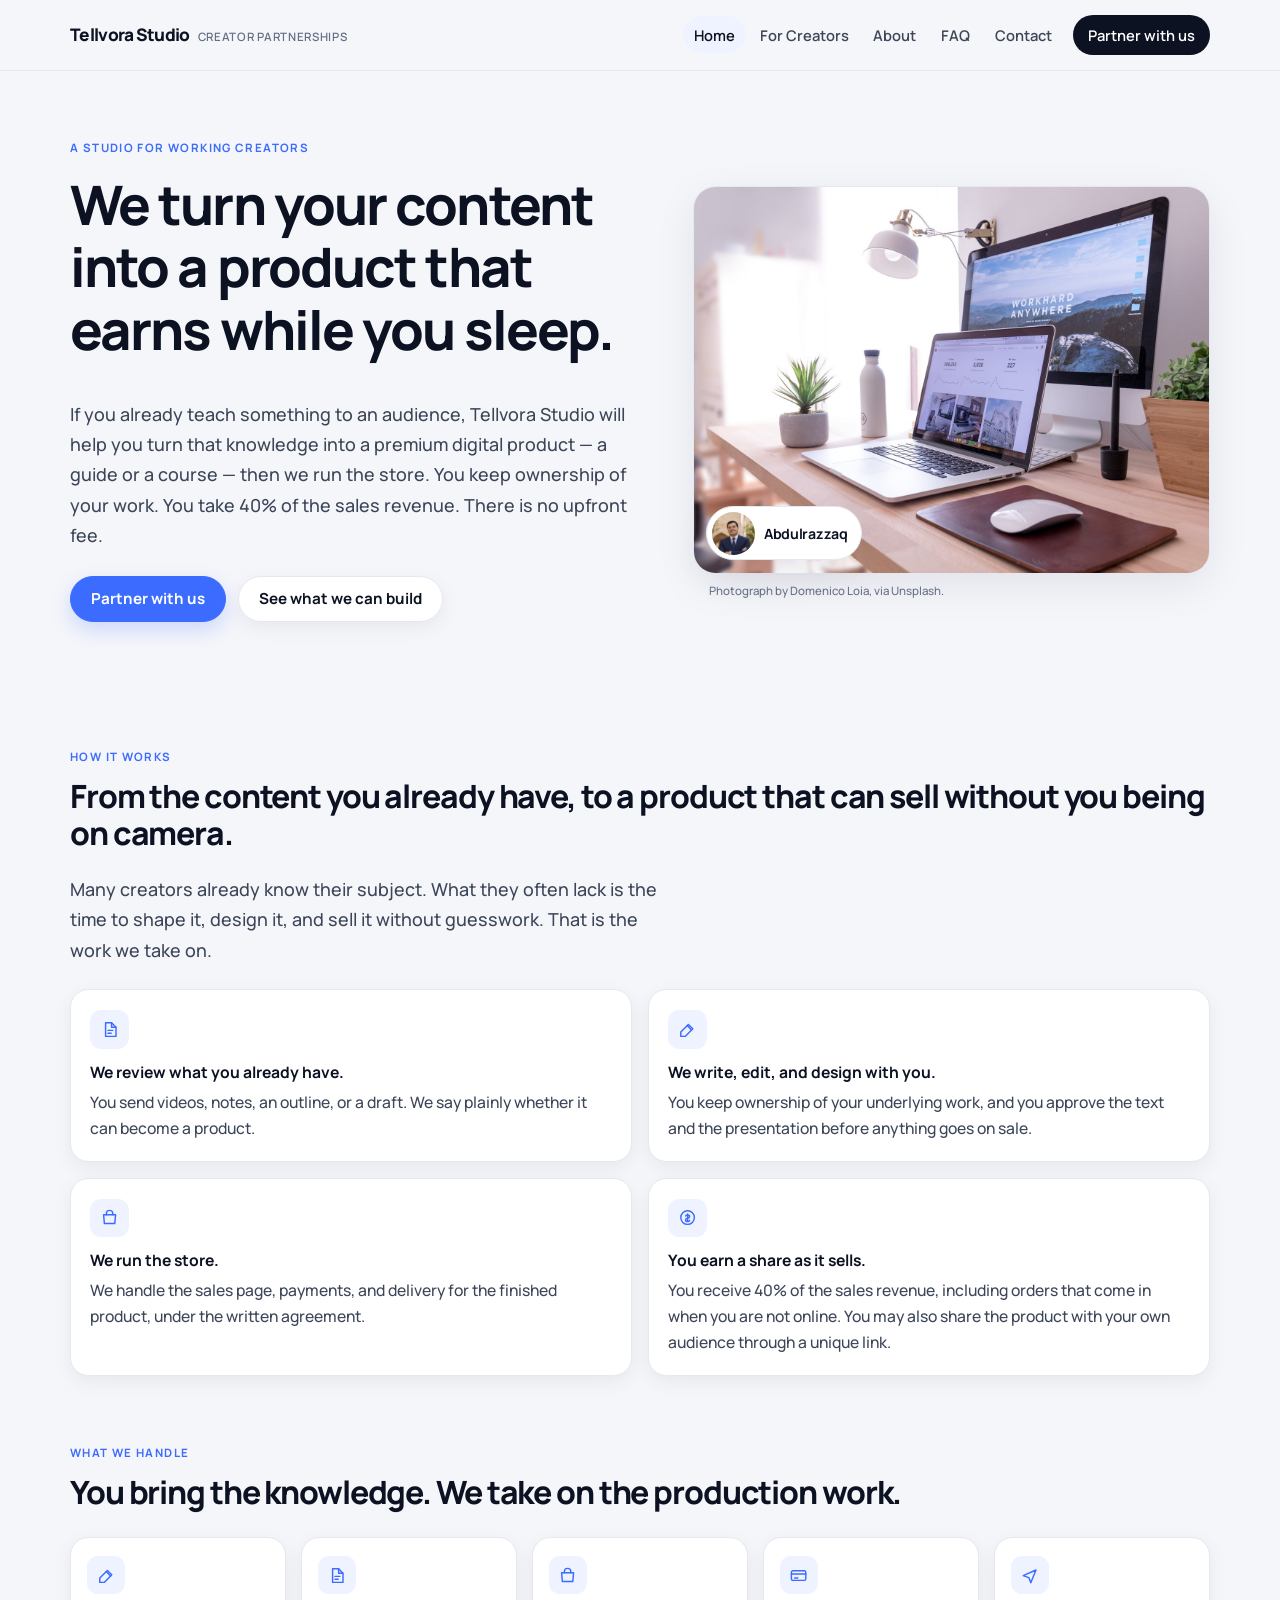
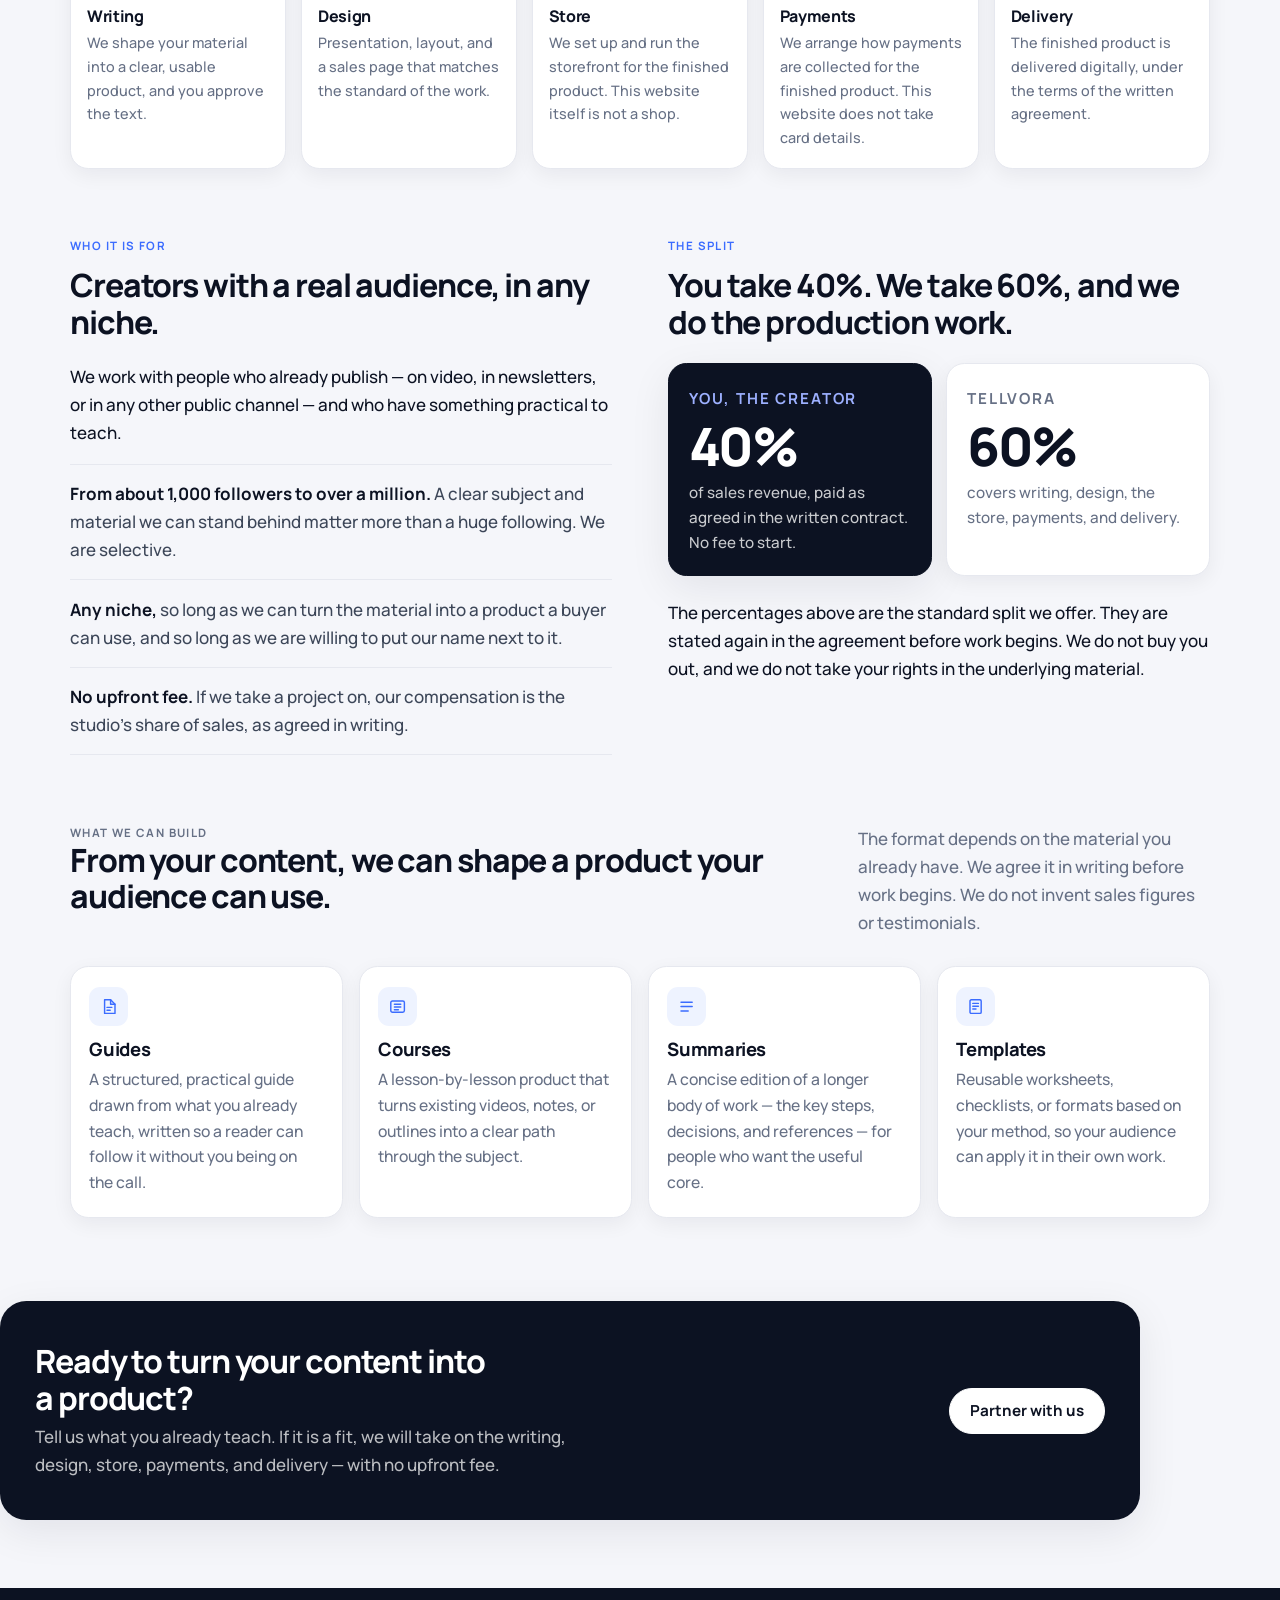
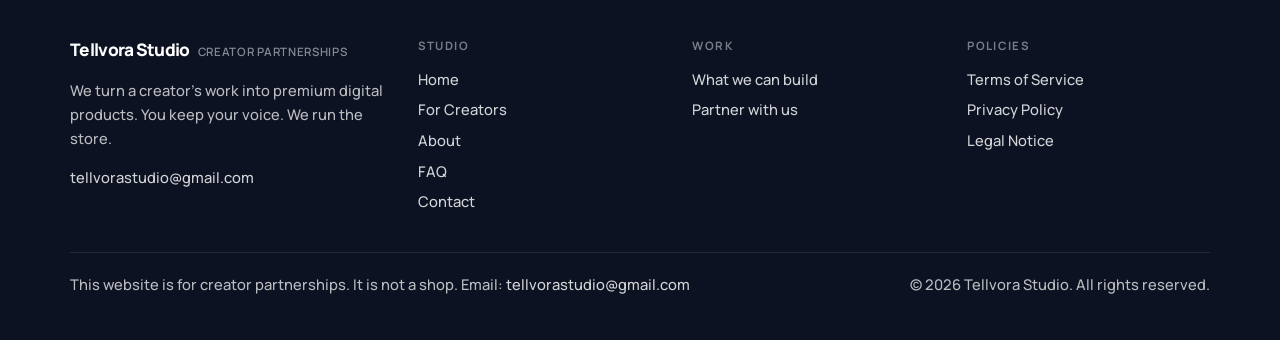
==== commit a7827705: "Add Legal Notice and tighten site policies Add a Legal Notice covering copyright, brand use, creator" ====
--- a/index.html
+++ b/index.html
@@ -217,6 +217,7 @@
           <ul>
             <li><a href="terms.html">Terms of Service</a></li>
             <li><a href="privacy.html">Privacy Policy</a></li>
+            <li><a href="legal.html">Legal Notice</a></li>
           </ul>
         </div>
       </div>
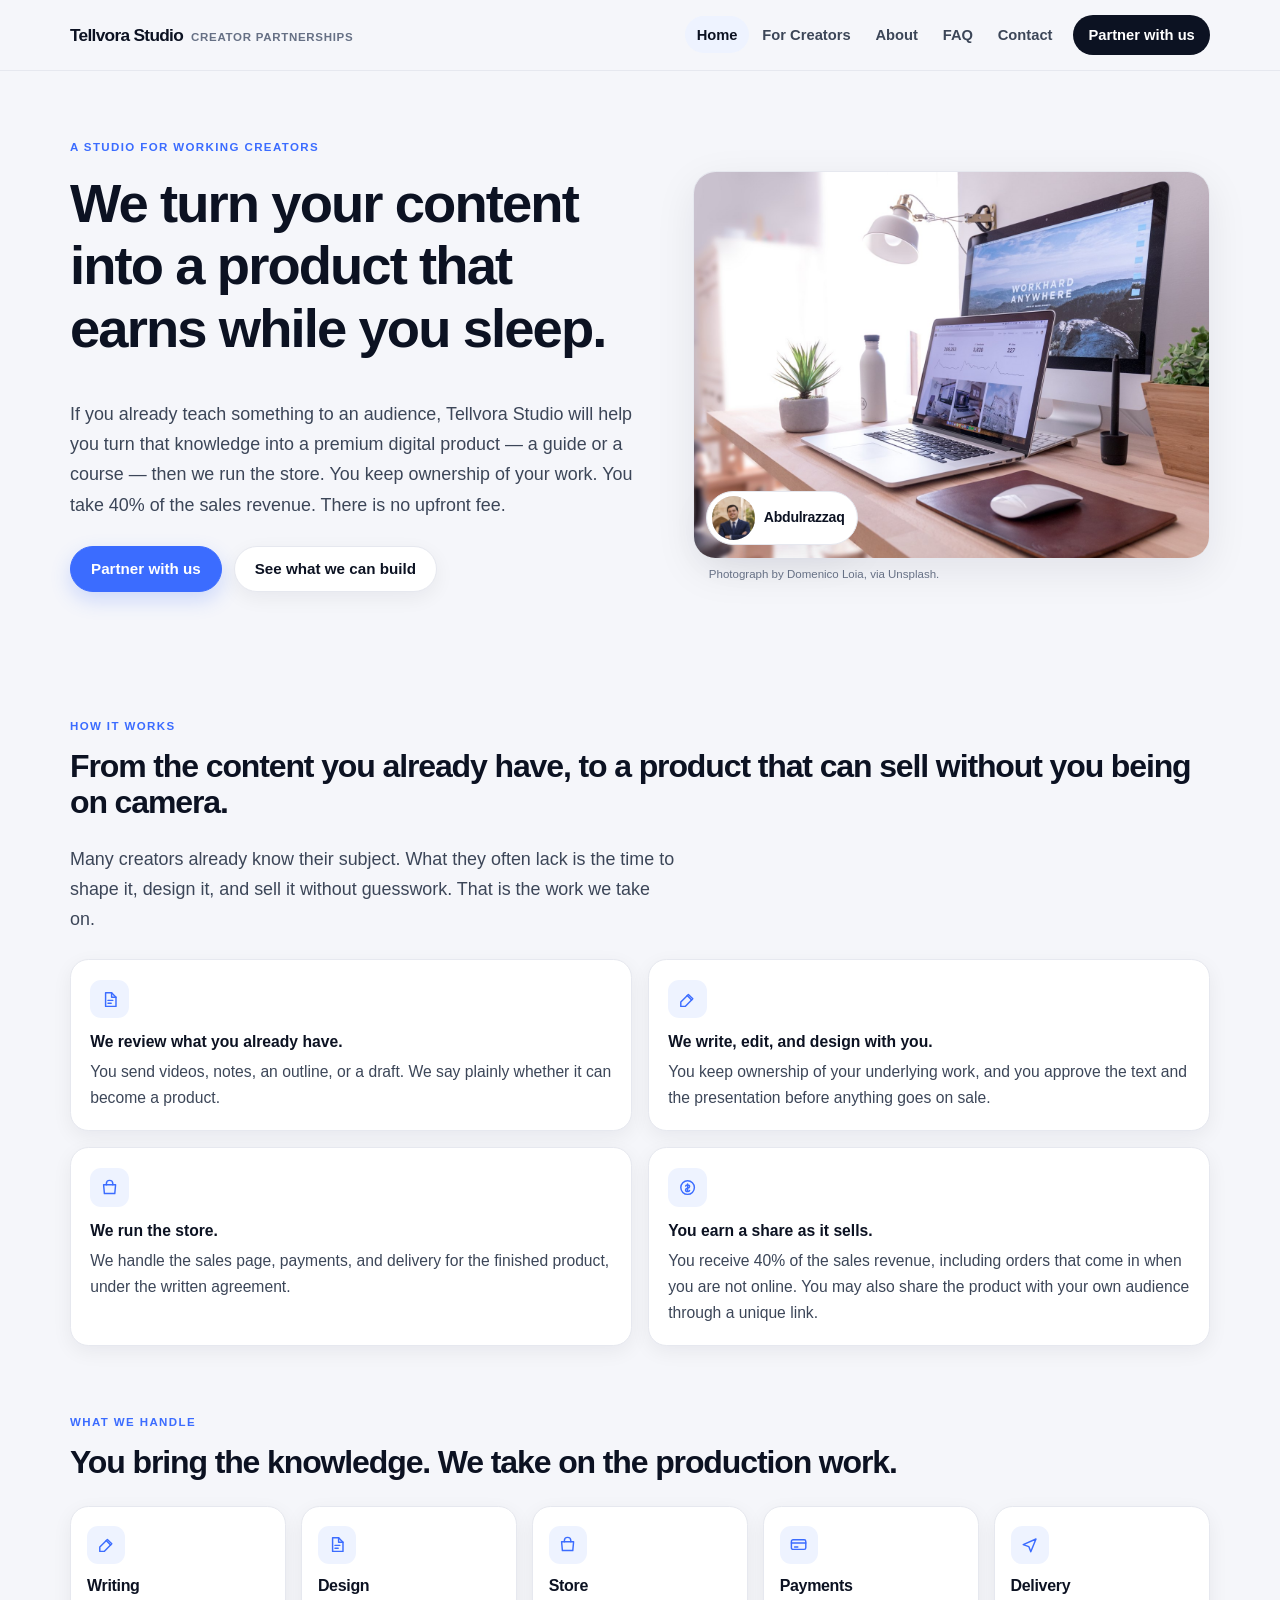
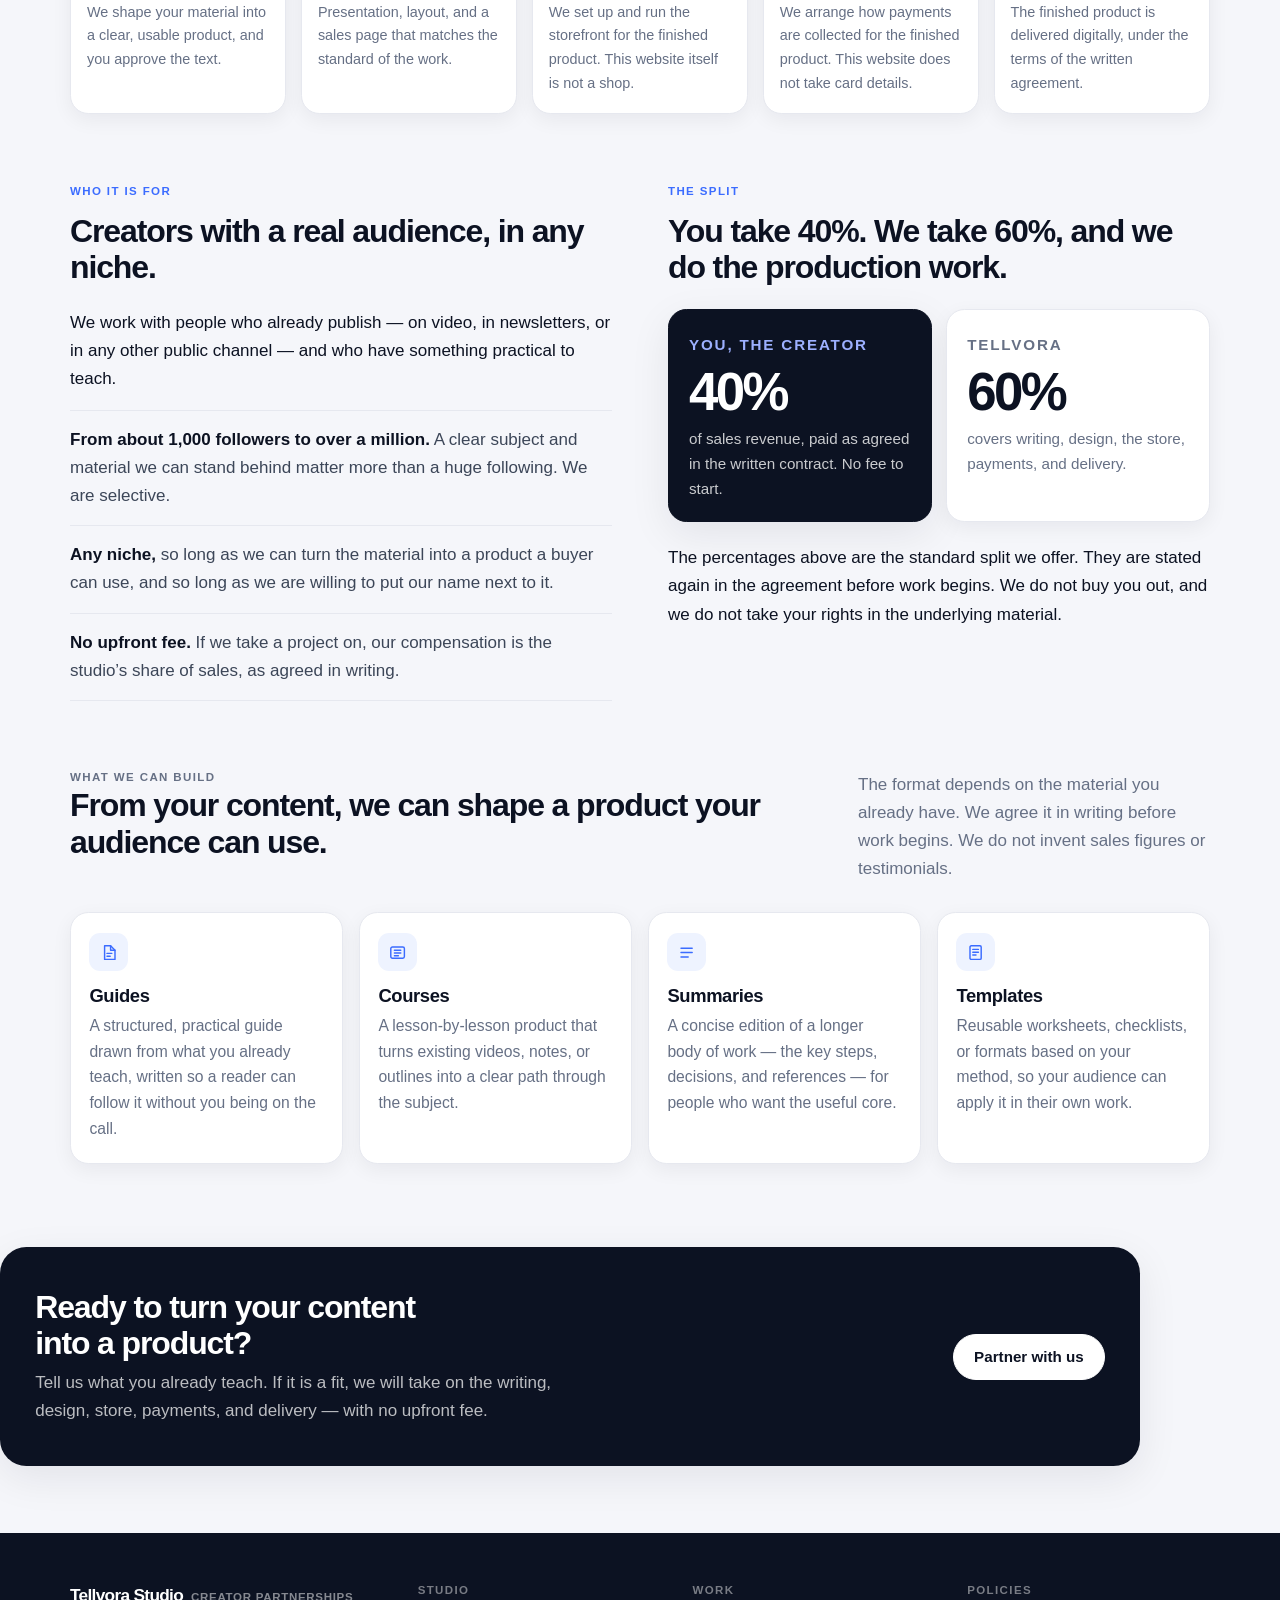
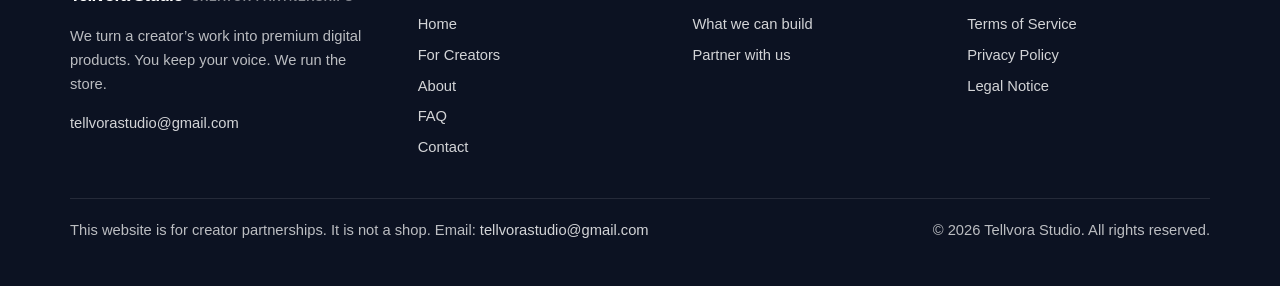
==== commit e846bb6c: "Harden site security with CSP, form checks, and security.txt" ====
--- a/index.html
+++ b/index.html
@@ -2,6 +2,9 @@
 <html lang="en">
 <head>
   <meta charset="utf-8">
+  <meta http-equiv="Content-Security-Policy" content="default-src 'self'; script-src 'self'; style-src 'self' https://fonts.googleapis.com; font-src https://fonts.gstatic.com; img-src 'self'; connect-src 'self'; form-action 'self' https://api.web3forms.com; base-uri 'self'; object-src 'none'; frame-src 'none'; upgrade-insecure-requests">
+  <meta name="referrer" content="strict-origin-when-cross-origin">
+  <script src="js/security.js"></script>
   <meta name="viewport" content="width=device-width, initial-scale=1">
   <title>Tellvora Studio — We turn your content into a product that earns</title>
   <meta name="description" content="Tellvora Studio partners with creators to turn existing content into premium digital products — guides, courses, summaries, and templates — under a written agreement. No upfront fee.">
@@ -192,7 +195,7 @@
       <div class="footer-grid">
         <div>
           <a class="wordmark" href="index.html">Tellvora Studio<span>Creator partnerships</span></a>
-          <p style="margin-top:0.85rem">We turn a creator’s work into premium digital products. You keep your voice. We run the store.</p>
+          <p class="footer-blurb">We turn a creator’s work into premium digital products. You keep your voice. We run the store.</p>
           <p><a href="mailto:tellvorastudio@gmail.com">tellvorastudio@gmail.com</a></p>
         </div>
         <div>
--- a/css/styles.css
+++ b/css/styles.css
@@ -813,6 +813,9 @@
   color: var(--muted);
   max-width: 36rem;
 }
+.hp-field {
+  display: none !important;
+}
 .placeholder-mark { font-family: var(--sans); color: var(--accent); font-weight: 700; }
 
 /* Policy / long text */
@@ -859,6 +862,7 @@
   margin-bottom: 2rem;
 }
 .site-footer .wordmark { color: #fff; }
+.footer-blurb { margin-top: 0.85rem; }
 .site-footer .wordmark span { color: rgba(255,255,255,0.5); }
 .site-footer a { color: rgba(255,255,255,0.82); text-decoration: none; }
 .site-footer a:hover { color: #fff; text-decoration: underline; }
